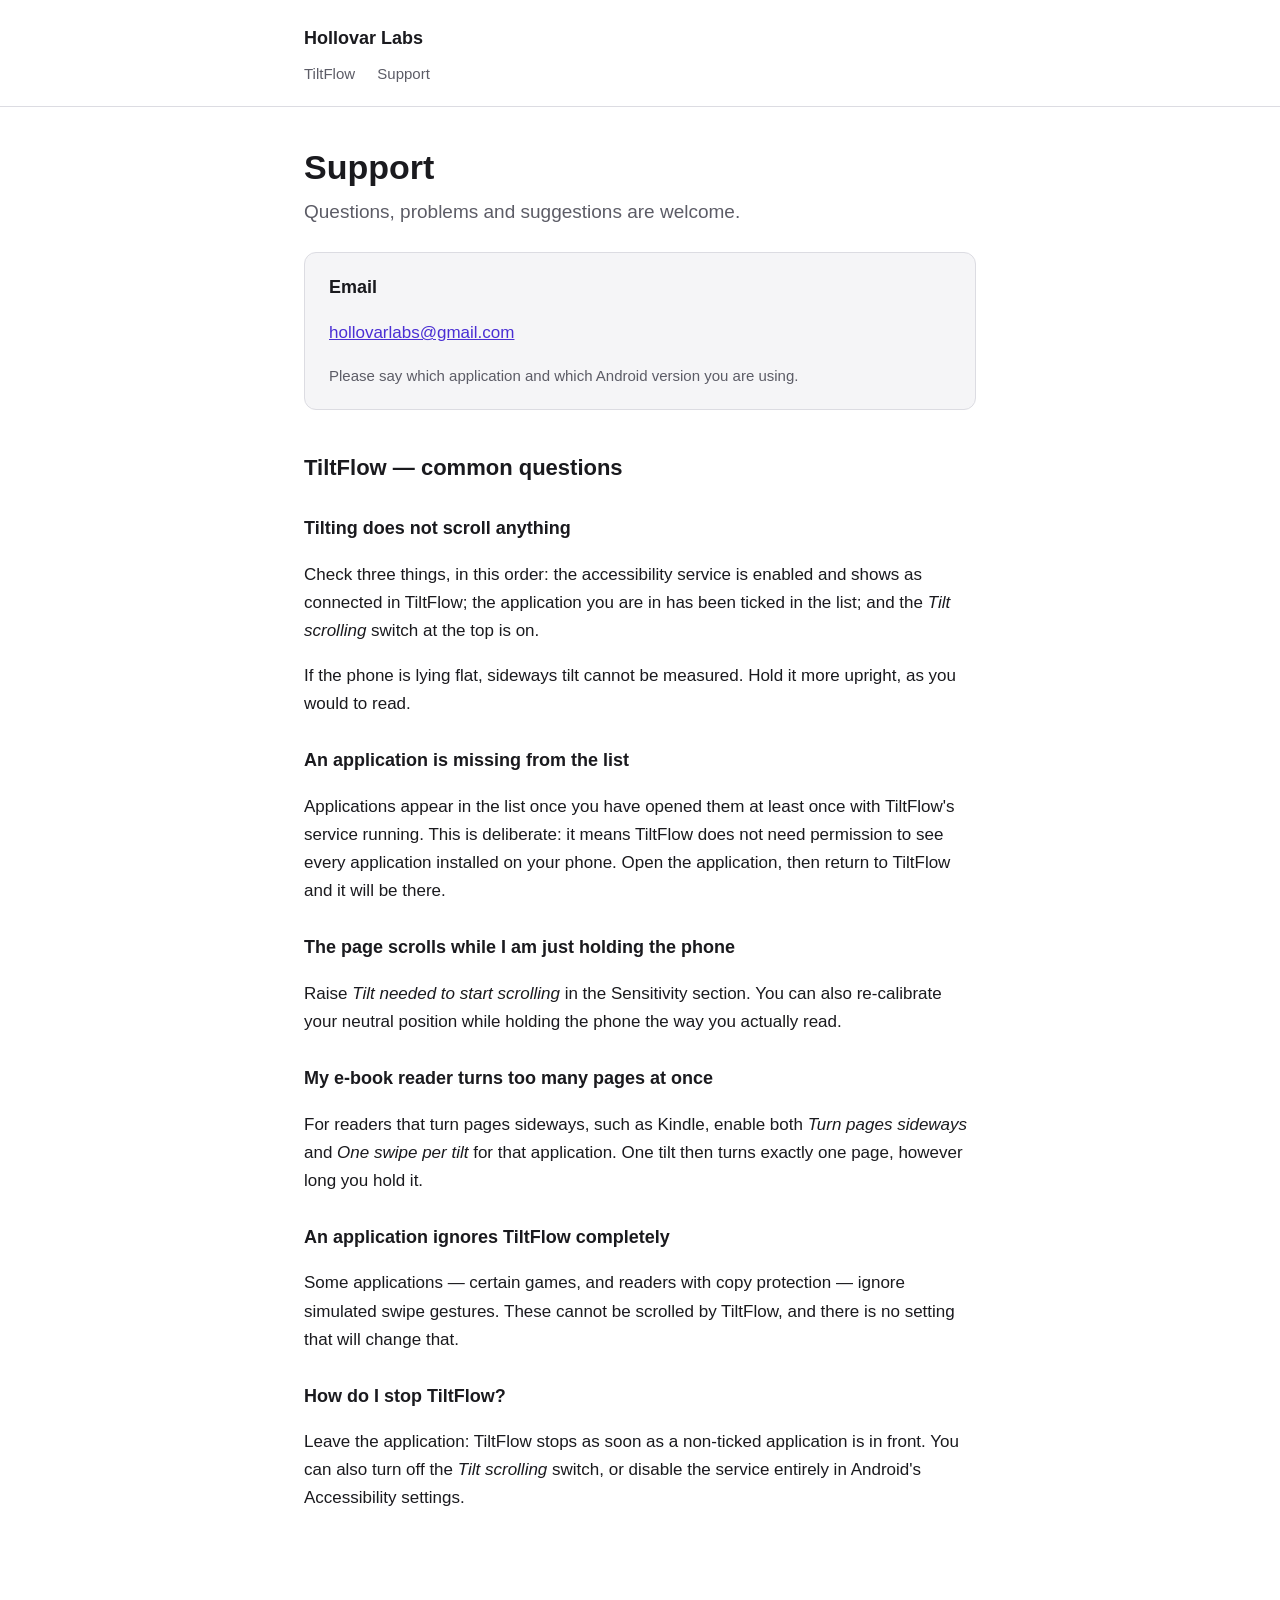
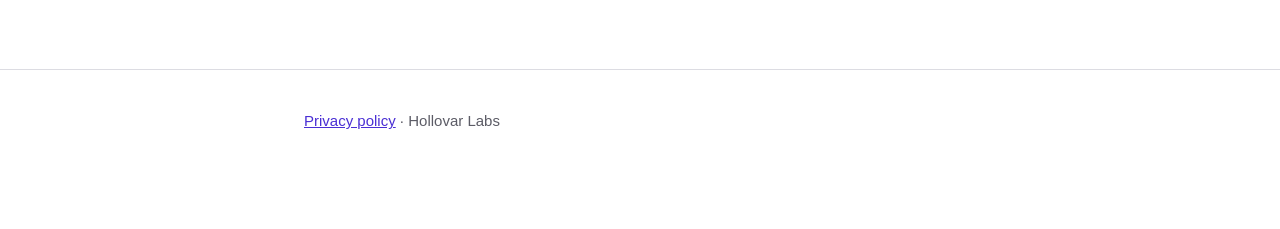
==== support/index.html @ 9ad2e923 "Add Hollovar Labs site with TiltFlow product and privacy pages Serves the company page, the TiltFlow" ====
<!DOCTYPE html>
<html lang="en">
<head>
<meta charset="utf-8">
<meta name="viewport" content="width=device-width, initial-scale=1">
<title>Support — Hollovar Labs</title>
<meta name="description" content="Support and contact information for Hollovar Labs applications.">
<link rel="stylesheet" href="/assets/style.css">
</head>
<body>

<header class="site">
	<div class="wrap">
		<a class="brand" href="/">Hollovar Labs</a>
		<nav>
			<a href="/tiltflow/">TiltFlow</a>
			<a href="/support/">Support</a>
		</nav>
	</div>
</header>

<main class="wrap">

	<h1>Support</h1>
	<p class="lead">Questions, problems and suggestions are welcome.</p>

	<div class="card">
		<h3>Email</h3>
		<p><a href="mailto:hollovarlabs@gmail.com">hollovarlabs@gmail.com</a></p>
		<p class="meta">Please say which application and which Android version you are using.</p>
	</div>

	<h2>TiltFlow — common questions</h2>

	<h3>Tilting does not scroll anything</h3>

	<p>Check three things, in this order: the accessibility service is enabled and shows as
	connected in TiltFlow; the application you are in has been ticked in the list; and the
	<em>Tilt scrolling</em> switch at the top is on.</p>

	<p>If the phone is lying flat, sideways tilt cannot be measured. Hold it more upright, as
	you would to read.</p>

	<h3>An application is missing from the list</h3>

	<p>Applications appear in the list once you have opened them at least once with TiltFlow's
	service running. This is deliberate: it means TiltFlow does not need permission to see
	every application installed on your phone. Open the application, then return to TiltFlow
	and it will be there.</p>

	<h3>The page scrolls while I am just holding the phone</h3>

	<p>Raise <em>Tilt needed to start scrolling</em> in the Sensitivity section. You can also
	re-calibrate your neutral position while holding the phone the way you actually read.</p>

	<h3>My e-book reader turns too many pages at once</h3>

	<p>For readers that turn pages sideways, such as Kindle, enable both <em>Turn pages
	sideways</em> and <em>One swipe per tilt</em> for that application. One tilt then turns
	exactly one page, however long you hold it.</p>

	<h3>An application ignores TiltFlow completely</h3>

	<p>Some applications — certain games, and readers with copy protection — ignore simulated
	swipe gestures. These cannot be scrolled by TiltFlow, and there is no setting that will
	change that.</p>

	<h3>How do I stop TiltFlow?</h3>

	<p>Leave the application: TiltFlow stops as soon as a non-ticked application is in front.
	You can also turn off the <em>Tilt scrolling</em> switch, or disable the service entirely
	in Android's Accessibility settings.</p>

</main>

<footer class="site">
	<div class="wrap">
		<p><a href="/tiltflow/privacy/">Privacy policy</a> · Hollovar Labs</p>
	</div>
</footer>

</body>
</html>
---- assets/style.css ----
/*
	Hollovar Labs site styles.

	Deliberately self-contained: no web fonts, no analytics, no third-party requests of any
	kind. A site whose main purpose is to state a privacy position should not load anything
	from another company's server.
*/

:root {
	--background: #ffffff;
	--surface: #f5f5f7;
	--text: #1a1a1e;
	--text-muted: #5c5c66;
	--accent: #4a2fd4;
	--border: #dcdce2;
}

@media (prefers-color-scheme: dark) {
	:root {
		--background: #121216;
		--surface: #1c1c22;
		--text: #ececf1;
		--text-muted: #a0a0ad;
		--accent: #9d8bff;
		--border: #33333d;
	}
}

* {
	box-sizing: border-box;
}

body {
	margin: 0;
	padding: 0;
	background: var(--background);
	color: var(--text);
	font-family: -apple-system, BlinkMacSystemFont, "Segoe UI", Roboto, Helvetica, Arial, sans-serif;
	font-size: 17px;
	line-height: 1.65;
	-webkit-text-size-adjust: 100%;
}

.wrap {
	max-width: 720px;
	margin: 0 auto;
	padding: 0 24px 80px;
}

header.site {
	border-bottom: 1px solid var(--border);
	margin-bottom: 40px;
}

header.site .wrap {
	padding-top: 24px;
	padding-bottom: 20px;
}

.brand {
	font-weight: 600;
	font-size: 18px;
	text-decoration: none;
	color: var(--text);
}

nav {
	margin-top: 8px;
	font-size: 15px;
}

nav a {
	color: var(--text-muted);
	text-decoration: none;
	margin-right: 18px;
}

nav a:hover,
nav a:focus {
	color: var(--accent);
	text-decoration: underline;
}

h1 {
	font-size: 34px;
	line-height: 1.2;
	margin: 0 0 8px;
}

h2 {
	font-size: 22px;
	margin: 40px 0 12px;
}

h3 {
	font-size: 18px;
	margin: 28px 0 8px;
}

.lead {
	font-size: 19px;
	color: var(--text-muted);
	margin-top: 0;
}

a {
	color: var(--accent);
}

ul {
	padding-left: 22px;
}

li {
	margin-bottom: 6px;
}

.card {
	background: var(--surface);
	border: 1px solid var(--border);
	border-radius: 12px;
	padding: 20px 24px;
	margin: 24px 0;
}

.card h3 {
	margin-top: 0;
}

.card p:last-child {
	margin-bottom: 0;
}

.key-point {
	font-weight: 600;
}

.meta {
	color: var(--text-muted);
	font-size: 15px;
}

footer.site {
	border-top: 1px solid var(--border);
	margin-top: 60px;
	padding-top: 24px;
	color: var(--text-muted);
	font-size: 15px;
}

code {
	background: var(--surface);
	border: 1px solid var(--border);
	border-radius: 4px;
	padding: 1px 5px;
	font-size: 15px;
}
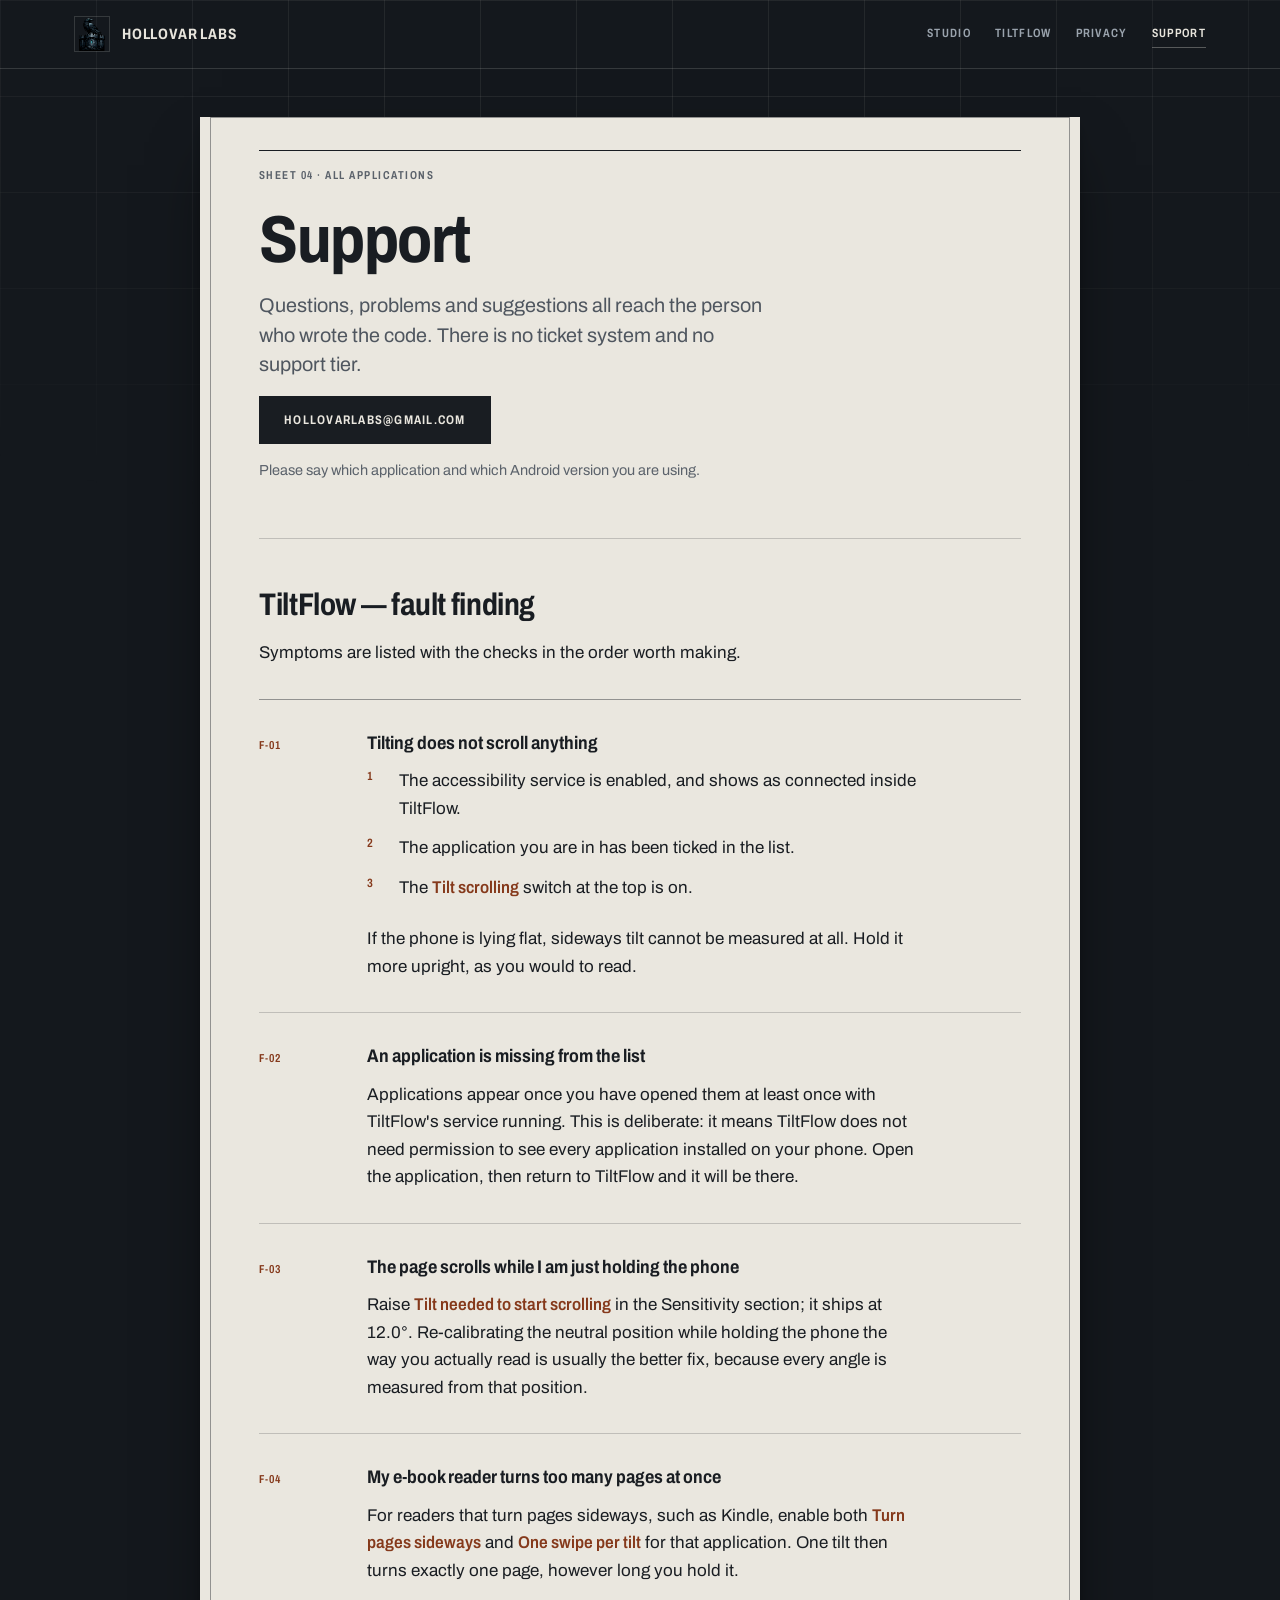
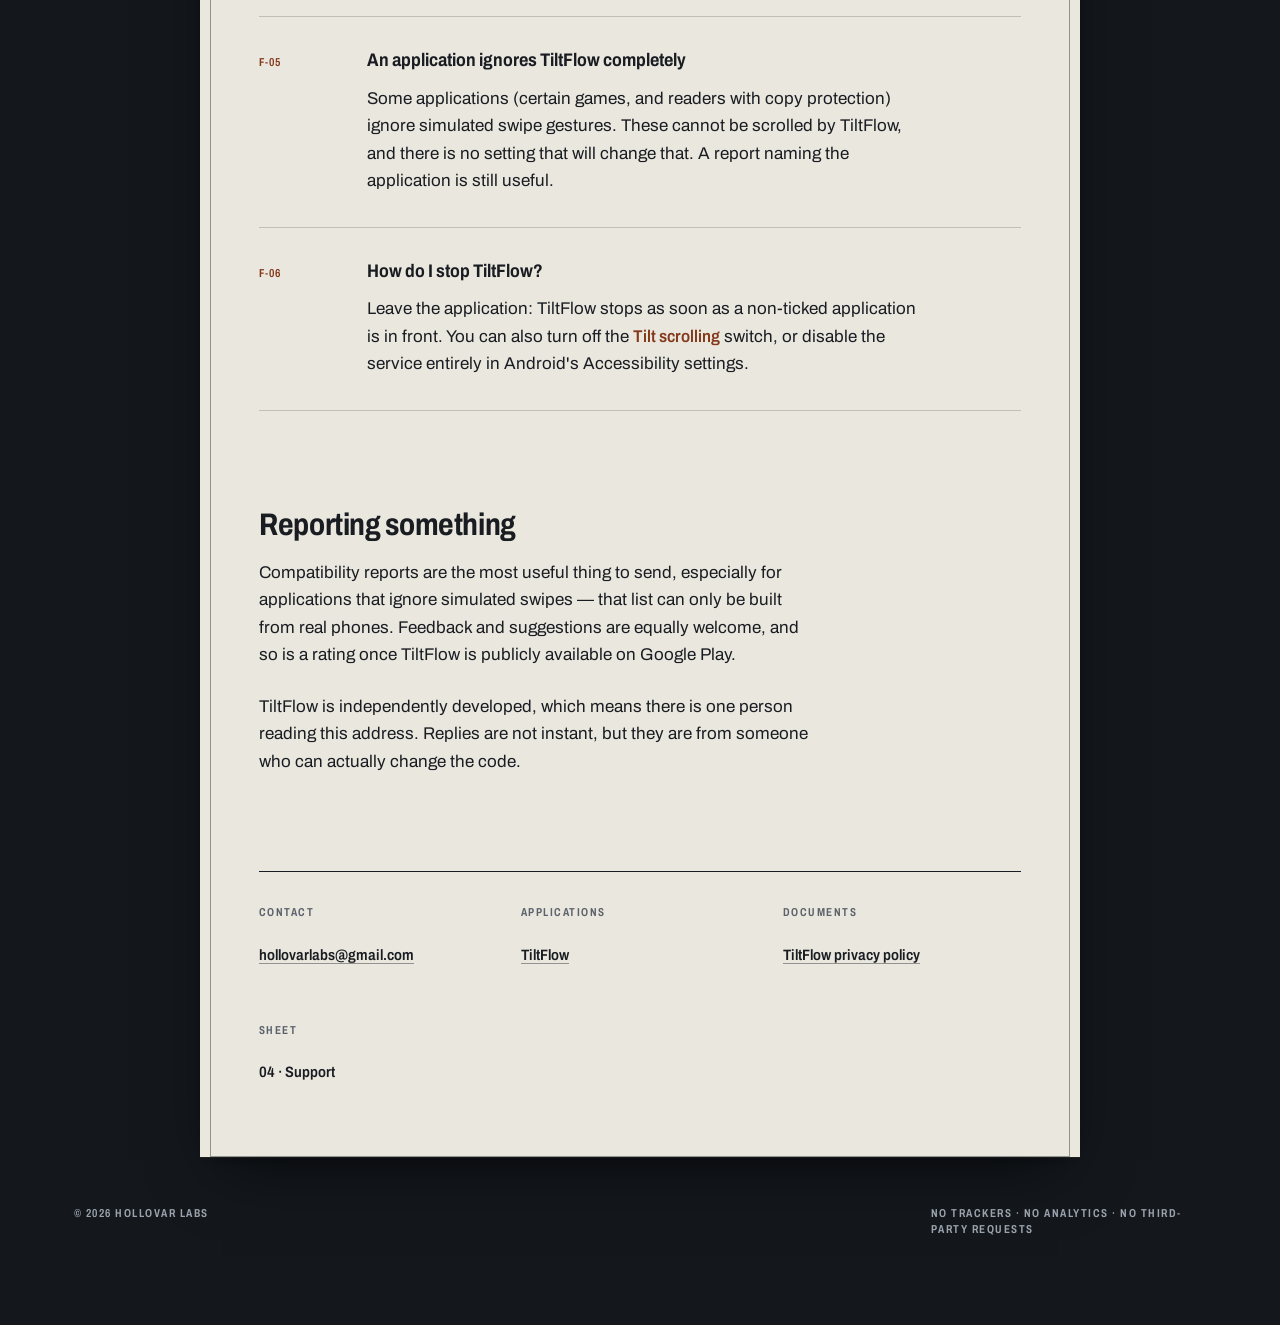
==== commit 6a2d6e60: "progress" ====
--- a/support/index.html
+++ b/support/index.html
@@ -4,80 +4,175 @@
 <meta charset="utf-8">
 <meta name="viewport" content="width=device-width, initial-scale=1">
 <title>Support — Hollovar Labs</title>
-<meta name="description" content="Support and contact information for Hollovar Labs applications.">
+<meta name="description" content="Support and contact for Hollovar Labs applications, with a fault-finding guide for TiltFlow.">
+<link rel="canonical" href="https://hollovar.github.io/support/">
+<meta name="theme-color" content="#14181d">
+<link rel="icon" href="/assets/icon-32.png" sizes="32x32" type="image/png">
+<link rel="icon" href="/assets/icon-512.png" sizes="512x512" type="image/png">
+<link rel="apple-touch-icon" href="/assets/icon-180.png">
+<meta property="og:type" content="website">
+<meta property="og:site_name" content="Hollovar Labs">
+<meta property="og:title" content="Support — Hollovar Labs">
+<meta property="og:description" content="Support and contact for Hollovar Labs applications, with a fault-finding guide for TiltFlow.">
+<meta property="og:url" content="https://hollovar.github.io/support/">
+<meta property="og:image" content="https://hollovar.github.io/assets/og.png">
+<meta property="og:image:width" content="1200">
+<meta property="og:image:height" content="630">
+<meta name="twitter:card" content="summary_large_image">
+<link rel="preload" href="/assets/fonts/archivo-latin.woff2" as="font" type="font/woff2" crossorigin>
 <link rel="stylesheet" href="/assets/style.css">
 </head>
 <body>
+<a class="skip" href="#main">Skip to content</a>
 
-<header class="site">
-	<div class="wrap">
-		<a class="brand" href="/">Hollovar Labs</a>
-		<nav>
+<header class="masthead">
+	<div class="masthead__inner">
+		<a class="mark" href="/" aria-label="Hollovar Labs — home">
+			<img class="mark__glyph" src="/assets/mark-glyph.webp"
+				srcset="/assets/mark-glyph.webp 128w, /assets/mark-glyph@2x.webp 256w"
+				width="128" height="128" alt="" aria-hidden="true" decoding="async">
+			<span class="mark__name">Hollovar&nbsp;Labs</span>
+		</a>
+		<nav class="nav" aria-label="Primary">
+			<a href="/">Studio</a>
 			<a href="/tiltflow/">TiltFlow</a>
-			<a href="/support/">Support</a>
+			<a href="/tiltflow/privacy/">Privacy</a>
+			<a href="/support/" aria-current="page">Support</a>
 		</nav>
 	</div>
 </header>
 
-<main class="wrap">
+<main id="main" class="sheet sheet--doc">
+<div class="sheet__frame">
 
-	<h1>Support</h1>
-	<p class="lead">Questions, problems and suggestions are welcome.</p>
-
-	<div class="card">
-		<h3>Email</h3>
-		<p><a href="mailto:hollovarlabs@gmail.com">hollovarlabs@gmail.com</a></p>
-		<p class="meta">Please say which application and which Android version you are using.</p>
+	<div class="docblock">
+		<div class="titleblock__rule"></div>
+		<p class="note">Sheet 04 · All applications</p>
+		<h1>Support</h1>
+		<p class="lead">Questions, problems and suggestions all reach the person who wrote the
+		code. There is no ticket system and no support tier.</p>
+		<div class="actions">
+			<a class="btn" href="mailto:hollovarlabs@gmail.com">hollovarlabs@gmail.com</a>
+		</div>
+		<p class="small" style="margin-top:var(--sp-4)">Please say which application and which
+		Android version you are using.</p>
 	</div>
 
-	<h2>TiltFlow — common questions</h2>
+	<div class="prose">
+		<h2>TiltFlow — fault finding</h2>
+		<p>Symptoms are listed with the checks in the order worth making.</p>
+	</div>
 
-	<h3>Tilting does not scroll anything</h3>
+	<section class="fault" aria-label="TiltFlow fault finding">
 
-	<p>Check three things, in this order: the accessibility service is enabled and shows as
-	connected in TiltFlow; the application you are in has been ticked in the list; and the
-	<em>Tilt scrolling</em> switch at the top is on.</p>
+		<div class="fault__row">
+			<p class="fault__ref">F-01</p>
+			<div class="fault__body prose">
+				<h3>Tilting does not scroll anything</h3>
+				<ol>
+					<li>The accessibility service is enabled, and shows as connected inside
+					TiltFlow.</li>
+					<li>The application you are in has been ticked in the list.</li>
+					<li>The <em>Tilt scrolling</em> switch at the top is on.</li>
+				</ol>
+				<p>If the phone is lying flat, sideways tilt cannot be measured at all. Hold it
+				more upright, as you would to read.</p>
+			</div>
+		</div>
 
-	<p>If the phone is lying flat, sideways tilt cannot be measured. Hold it more upright, as
-	you would to read.</p>
+		<div class="fault__row">
+			<p class="fault__ref">F-02</p>
+			<div class="fault__body prose">
+				<h3>An application is missing from the list</h3>
+				<p>Applications appear once you have opened them at least once with TiltFlow's
+				service running. This is deliberate: it means TiltFlow does not need permission
+				to see every application installed on your phone. Open the application, then
+				return to TiltFlow and it will be there.</p>
+			</div>
+		</div>
 
-	<h3>An application is missing from the list</h3>
+		<div class="fault__row">
+			<p class="fault__ref">F-03</p>
+			<div class="fault__body prose">
+				<h3>The page scrolls while I am just holding the phone</h3>
+				<p>Raise <em>Tilt needed to start scrolling</em> in the Sensitivity section; it
+				ships at 12.0°. Re-calibrating the neutral position while holding the phone the
+				way you actually read is usually the better fix, because every angle is measured
+				from that position.</p>
+			</div>
+		</div>
 
-	<p>Applications appear in the list once you have opened them at least once with TiltFlow's
-	service running. This is deliberate: it means TiltFlow does not need permission to see
-	every application installed on your phone. Open the application, then return to TiltFlow
-	and it will be there.</p>
+		<div class="fault__row">
+			<p class="fault__ref">F-04</p>
+			<div class="fault__body prose">
+				<h3>My e-book reader turns too many pages at once</h3>
+				<p>For readers that turn pages sideways, such as Kindle, enable both <em>Turn
+				pages sideways</em> and <em>One swipe per tilt</em> for that application. One
+				tilt then turns exactly one page, however long you hold it.</p>
+			</div>
+		</div>
 
-	<h3>The page scrolls while I am just holding the phone</h3>
+		<div class="fault__row">
+			<p class="fault__ref">F-05</p>
+			<div class="fault__body prose">
+				<h3>An application ignores TiltFlow completely</h3>
+				<p>Some applications (certain games, and readers with copy protection) ignore
+				simulated swipe gestures. These cannot be scrolled by TiltFlow, and there is no
+				setting that will change that. A report naming the application is still useful.</p>
+			</div>
+		</div>
 
-	<p>Raise <em>Tilt needed to start scrolling</em> in the Sensitivity section. You can also
-	re-calibrate your neutral position while holding the phone the way you actually read.</p>
+		<div class="fault__row">
+			<p class="fault__ref">F-06</p>
+			<div class="fault__body prose">
+				<h3>How do I stop TiltFlow?</h3>
+				<p>Leave the application: TiltFlow stops as soon as a non-ticked application is
+				in front. You can also turn off the <em>Tilt scrolling</em> switch, or disable
+				the service entirely in Android's Accessibility settings.</p>
+			</div>
+		</div>
 
-	<h3>My e-book reader turns too many pages at once</h3>
+	</section>
 
-	<p>For readers that turn pages sideways, such as Kindle, enable both <em>Turn pages
-	sideways</em> and <em>One swipe per tilt</em> for that application. One tilt then turns
-	exactly one page, however long you hold it.</p>
+	<div class="prose">
+		<h2>Reporting something</h2>
 
-	<h3>An application ignores TiltFlow completely</h3>
+		<p>Compatibility reports are the most useful thing to send, especially for applications
+		that ignore simulated swipes — that list can only be built from real phones. Feedback
+		and suggestions are equally welcome, and so is a rating once TiltFlow is publicly
+		available on Google Play.</p>
 
-	<p>Some applications — certain games, and readers with copy protection — ignore simulated
-	swipe gestures. These cannot be scrolled by TiltFlow, and there is no setting that will
-	change that.</p>
+		<p>TiltFlow is independently developed, which means there is one person reading this
+		address. Replies are not instant, but they are from someone who can actually change the
+		code.</p>
+	</div>
 
-	<h3>How do I stop TiltFlow?</h3>
+	<footer class="colophon">
+		<div class="colophon__cell">
+			<p class="note">Contact</p>
+			<p class="colophon__value"><a href="mailto:hollovarlabs@gmail.com">hollovarlabs@gmail.com</a></p>
+		</div>
+		<div class="colophon__cell">
+			<p class="note">Applications</p>
+			<p class="colophon__value"><a href="/tiltflow/">TiltFlow</a></p>
+		</div>
+		<div class="colophon__cell">
+			<p class="note">Documents</p>
+			<p class="colophon__value"><a href="/tiltflow/privacy/">TiltFlow privacy policy</a></p>
+		</div>
+		<div class="colophon__cell">
+			<p class="note">Sheet</p>
+			<p class="colophon__value">04 · Support</p>
+		</div>
+	</footer>
 
-	<p>Leave the application: TiltFlow stops as soon as a non-ticked application is in front.
-	You can also turn off the <em>Tilt scrolling</em> switch, or disable the service entirely
-	in Android's Accessibility settings.</p>
-
+</div>
 </main>
 
-<footer class="site">
-	<div class="wrap">
-		<p><a href="/tiltflow/privacy/">Privacy policy</a> · Hollovar Labs</p>
-	</div>
-</footer>
+<div class="footnote">
+	<p class="note note--board">© 2026 Hollovar Labs</p>
+	<p class="note note--board">No trackers · No analytics · No third-party requests</p>
+</div>
 
 </body>
 </html>
--- a/assets/style.css
+++ b/assets/style.css
@@ -1,157 +1,1367 @@
 /*
-	Hollovar Labs site styles.
+	Hollovar Labs — measured drawing.
+
+	The site is drawn, not laid out: a pale drafting sheet on a graphite board, one lettering
+	alphabet at drafting widths, hairline rules, hatched masonry, dimension callouts.
 
 	Deliberately self-contained: no web fonts, no analytics, no third-party requests of any
 	kind. A site whose main purpose is to state a privacy position should not load anything
-	from another company's server.
-*/
+	from another company's server. Archivo is self-hosted from assets/fonts (SIL OFL 1.1,
+	see assets/fonts/OFL.txt).
+*/
+
+/* ------------------------------------------------------------------ lettering */
+
+/*
+	One variable face carries the whole sheet. A drafting office letters with a single
+	alphabet and varies the width by annotation rank, so width is a token here, not a
+	second font.
+*/
+@font-face {
+	font-family: "Archivo";
+	font-style: normal;
+	font-weight: 100 900;
+	font-stretch: 62% 125%;
+	font-display: swap;
+	src: url("/assets/fonts/archivo-latin.woff2") format("woff2");
+	unicode-range: U+0000-00FF, U+0131, U+0152-0153, U+02BB-02BC, U+02C6, U+02DA, U+02DC,
+		U+0304, U+0308, U+0329, U+2000-206F, U+20AC, U+2122, U+2191, U+2193, U+2212, U+2215,
+		U+FEFF, U+FFFD;
+}
+
+@font-face {
+	font-family: "Archivo";
+	font-style: normal;
+	font-weight: 100 900;
+	font-stretch: 62% 125%;
+	font-display: swap;
+	src: url("/assets/fonts/archivo-latin-ext.woff2") format("woff2");
+	unicode-range: U+0100-02BA, U+02BD-02C5, U+02C7-02CC, U+02CE-02D7, U+02DD-02FF, U+0304,
+		U+0308, U+0329, U+1D00-1DBF, U+1E00-1E9F, U+1EF2-1EFF, U+2020, U+20A0-20AB,
+		U+20AD-20C0, U+2113, U+2C60-2C7F, U+A720-A7FF;
+}
+
+/* ------------------------------------------------------------------- tokens */
 
 :root {
-	--background: #ffffff;
-	--surface: #f5f5f7;
-	--text: #1a1a1e;
-	--text-muted: #5c5c66;
-	--accent: #4a2fd4;
-	--border: #dcdce2;
-}
-
+	/* the board the sheet lies on */
+	--board: #14181d;
+	--board-raised: #1b2027;
+	--board-ink: #e7e4dc;
+	--board-ink-2: #9aa3ad;
+	--board-rule: rgba(231, 228, 220, 0.16);
+	--board-rule-strong: rgba(231, 228, 220, 0.32);
+
+	/* the drafting sheet */
+	--sheet: #eae7df;
+	--sheet-sunk: #e0dcd2;
+	--ink: #191d22;
+	--ink-2: #4f565f;
+	/* 4.56:1 on the sheet — the annotation labels are small, so this may not go lighter */
+	--ink-3: #5b626b;
+	--rule: rgba(25, 29, 34, 0.2);
+	--rule-strong: rgba(25, 29, 34, 0.42);
+
+	/*
+		Annotation: dimensions, revisions, leaders. This carries small text everywhere —
+		dimension values, inline emphasis, fault references, the in-review stamp — so it is
+		tuned to clear 4.5:1 on the sheet, on the sunk tone, and on its own 13% tint, in both
+		the day and night palettes. It may not be brightened.
+	*/
+	--oxide: #85391b;
+	--oxide-soft: rgba(133, 57, 27, 0.13);
+
+	/* measured live values only — the cyan carried over from the icon's window slit */
+	--measure: #10687c;
+	--measure-board: #4ed0e3;
+
+	--sp-1: 4px;
+	--sp-2: 8px;
+	--sp-3: 12px;
+	--sp-4: 16px;
+	--sp-5: 24px;
+	--sp-6: 32px;
+	--sp-7: 48px;
+	--sp-8: 64px;
+	--sp-9: 96px;
+	--sp-10: 128px;
+
+	--sheet-max: 1180px;
+	/* Archivo's average advance is well under its `0`, so 68ch measured ~85 characters */
+	--measure-col: 55ch;
+
+	--ease: cubic-bezier(0.16, 1, 0.3, 1);
+}
+
+/*
+	Night refinement, not an inversion. A drawing sheet is a light object; flipping it to
+	dark would abandon the world. The board deepens and the sheet loses its glare instead.
+*/
 @media (prefers-color-scheme: dark) {
 	:root {
-		--background: #121216;
-		--surface: #1c1c22;
-		--text: #ececf1;
-		--text-muted: #a0a0ad;
-		--accent: #9d8bff;
-		--border: #33333d;
-	}
-}
-
-* {
+		--board: #0e1114;
+		--board-raised: #161a20;
+		--sheet: #ddd9d0;
+		--sheet-sunk: #d3cec3;
+		--ink: #14181c;
+		--ink-2: #474e56;
+		--ink-3: #515861;
+	}
+}
+
+*,
+*::before,
+*::after {
 	box-sizing: border-box;
+}
+
+/* --------------------------------------------------------------------- base */
+
+html {
+	-webkit-text-size-adjust: 100%;
 }
 
 body {
 	margin: 0;
+	background: var(--board);
+	color: var(--board-ink);
+	font-family: "Archivo", -apple-system, BlinkMacSystemFont, "Segoe UI", Roboto, Helvetica,
+		Arial, sans-serif;
+	font-size: 17px;
+	font-stretch: 100%;
+	line-height: 1.62;
+	font-synthesis-weight: none;
+	text-rendering: optimizeLegibility;
+	-webkit-font-smoothing: antialiased;
+}
+
+/*
+	The board carries a faint construction grid — the drawing surface underneath the sheet.
+	20mm major, 4mm minor, at the scale the sheet is drawn to.
+*/
+body::before {
+	content: "";
+	position: fixed;
+	inset: 0;
+	z-index: 0;
+	pointer-events: none;
+	background-image: linear-gradient(var(--board-rule) 1px, transparent 1px),
+		linear-gradient(90deg, var(--board-rule) 1px, transparent 1px);
+	background-size: 96px 96px;
+	opacity: 0.5;
+	mask-image: radial-gradient(ellipse 120% 80% at 50% 0%, #000 20%, transparent 78%);
+}
+
+body > * {
+	position: relative;
+	z-index: 1;
+}
+
+:where(a) {
+	color: inherit;
+}
+
+:focus-visible {
+	outline: 2px solid var(--oxide);
+	outline-offset: 3px;
+}
+
+.sheet :focus-visible {
+	outline-color: var(--oxide);
+}
+
+::selection {
+	background: var(--oxide);
+	color: var(--sheet);
+}
+
+.skip {
+	position: absolute;
+	left: -9999px;
+	top: 0;
+	z-index: 50;
+	background: var(--sheet);
+	color: var(--ink);
+	padding: var(--sp-3) var(--sp-5);
+	font-stretch: 76%;
+	font-weight: 650;
+	text-transform: uppercase;
+	letter-spacing: 0.1em;
+	font-size: 13px;
+	text-decoration: none;
+}
+
+.skip:focus {
+	left: var(--sp-5);
+	top: var(--sp-3);
+}
+
+/* ------------------------------------------------------------ annotation type */
+
+/*
+	Annotation rank is expressed by width, exactly as it is by a drafting pen's nib.
+	.note is the narrowest and smallest: sheet metadata, leaders, callout labels.
+*/
+.note {
+	font-stretch: 74%;
+	font-weight: 640;
+	text-transform: uppercase;
+	letter-spacing: 0.13em;
+	font-size: 11.5px;
+	line-height: 1.4;
+	color: var(--ink-3);
+}
+
+.note--board {
+	color: var(--board-ink-2);
+}
+
+.note--oxide {
+	color: var(--oxide);
+}
+
+/* dimension values: tabular, so a column of measurements aligns like a schedule */
+.dim {
+	font-stretch: 78%;
+	font-weight: 600;
+	font-variant-numeric: tabular-nums;
+	letter-spacing: 0.03em;
+	color: var(--oxide);
+}
+
+code,
+kbd,
+samp,
+.mono {
+	font-family: ui-monospace, "Cascadia Mono", "SF Mono", Menlo, Consolas, monospace;
+	font-size: 0.88em;
+	letter-spacing: 0;
+}
+
+code {
+	background: var(--sheet-sunk);
+	border: 1px solid var(--rule);
+	padding: 1px 5px;
+	color: var(--ink);
+}
+
+/* an identifier inside an annotation label keeps its own case: package IDs are case-sensitive */
+.note code,
+.note--board code {
+	text-transform: none;
+	letter-spacing: 0;
+}
+
+/* ------------------------------------------------------------------- header */
+
+.masthead {
+	border-bottom: 1px solid var(--board-rule);
+}
+
+.masthead__inner {
+	max-width: var(--sheet-max);
+	margin: 0 auto;
+	padding: var(--sp-4) var(--sp-5);
+	display: flex;
+	align-items: center;
+	gap: var(--sp-5);
+	flex-wrap: wrap;
+}
+
+.mark {
+	display: inline-flex;
+	align-items: center;
+	gap: var(--sp-3);
+	text-decoration: none;
+	color: var(--board-ink);
+	margin-right: auto;
+}
+
+/*
+	The studio mark, as delivered: a dark full-tone illustration. On the near-black board it
+	needs a hairline to sit on rather than dissolve into, so it reads as a mounted chip.
+*/
+.mark__glyph {
+	width: 36px;
+	height: 36px;
+	flex: none;
+	display: block;
+	border: 1px solid var(--board-rule);
+}
+
+.mark__name {
+	font-stretch: 80%;
+	font-weight: 700;
+	letter-spacing: 0.055em;
+	text-transform: uppercase;
+	font-size: 15px;
+	line-height: 1;
+}
+
+.nav {
+	display: flex;
+	align-items: center;
+	gap: var(--sp-5);
+	flex-wrap: wrap;
+}
+
+.nav a {
+	font-stretch: 76%;
+	font-weight: 620;
+	text-transform: uppercase;
+	letter-spacing: 0.11em;
+	font-size: 12px;
+	color: var(--board-ink-2);
+	text-decoration: none;
+	padding: 4px 0;
+	border-bottom: 1px solid transparent;
+	transition: color 0.18s var(--ease), border-color 0.18s var(--ease);
+}
+
+.nav a:hover {
+	color: var(--board-ink);
+	border-bottom-color: var(--oxide);
+}
+
+.nav a[aria-current="page"] {
+	color: var(--board-ink);
+	border-bottom-color: var(--board-rule-strong);
+}
+
+/* -------------------------------------------------------------------- sheet */
+
+.sheet {
+	max-width: var(--sheet-max);
+	margin: var(--sp-7) auto;
+	background: var(--sheet);
+	color: var(--ink);
+	box-shadow: 0 1px 0 rgba(255, 255, 255, 0.05), 0 26px 64px -22px rgba(0, 0, 0, 0.72),
+		0 4px 14px -6px rgba(0, 0, 0, 0.5);
+}
+
+/*
+	A document sheet is trimmed narrower than a drawing sheet. Privacy, support and 404 carry
+	only text, so the full drawing width would leave half the sheet blank beside the column.
+*/
+.sheet--doc {
+	max-width: 880px;
+}
+
+/* the drawn border: a real sheet has a frame inset from its trimmed edge */
+.sheet__frame {
+	border: 1px solid var(--rule-strong);
+	margin: 10px;
+	padding: var(--sp-6) var(--sp-7) 0;
+}
+
+.sheet__frame > *:last-child {
+	margin-bottom: 0;
+}
+
+/* -------------------------------------------------------------------- plate */
+
+/*
+	A plate is one drawn figure with its annotation. The first viewport is a plate with the
+	title block set into its lower left, the way a drawing carries its own identification —
+	not a centred hero.
+*/
+.plate {
+	display: grid;
+	grid-template-columns: minmax(0, 1fr) minmax(0, 0.92fr);
+	gap: var(--sp-7);
+	align-items: center;
+	padding-bottom: var(--sp-6);
+	margin-bottom: var(--sp-6);
+}
+
+.plate__figure {
+	grid-column: 2;
+	grid-row: 1;
+	min-width: 0;
+}
+
+.plate__figure svg {
+	display: block;
+	width: 100%;
+	height: auto;
+	overflow: visible;
+}
+
+.titleblock {
+	grid-column: 1;
+	grid-row: 1;
+	min-width: 0;
+}
+
+.titleblock__rule {
+	height: 1px;
+	background: var(--ink);
+	margin-bottom: var(--sp-4);
+}
+
+h1 {
+	font-stretch: 84%;
+	font-weight: 720;
+	font-size: clamp(2.6rem, 6.2vw, 4.15rem);
+	line-height: 1.02;
+	letter-spacing: -0.022em;
+	margin: 0 0 var(--sp-4);
+	text-wrap: balance;
+}
+
+.lead {
+	font-size: clamp(1.06rem, 1.6vw, 1.24rem);
+	line-height: 1.5;
+	color: var(--ink-2);
+	max-width: 46ch;
+	margin: 0 0 var(--sp-6);
+	text-wrap: pretty;
+}
+
+/*
+	A document sheet has no figure: the title block sits alone above the text. Used for the
+	privacy policy and support, where the content is the drawing.
+*/
+.docblock {
+	padding-bottom: var(--sp-6);
+	border-bottom: 1px solid var(--rule);
+	margin-bottom: var(--sp-7);
+}
+
+.docblock .lead {
+	margin-bottom: var(--sp-4);
+}
+
+/* ------------------------------------------------------------------ actions */
+
+.actions {
+	display: flex;
+	flex-wrap: wrap;
+	align-items: center;
+	gap: var(--sp-4) var(--sp-5);
+}
+
+.btn {
+	display: inline-flex;
+	align-items: center;
+	gap: var(--sp-3);
+	background: var(--ink);
+	color: var(--sheet);
+	border: 1px solid var(--ink);
+	padding: 13px var(--sp-5);
+	font-stretch: 78%;
+	font-weight: 660;
+	text-transform: uppercase;
+	letter-spacing: 0.1em;
+	font-size: 12.5px;
+	text-decoration: none;
+	cursor: pointer;
+	transition: background 0.18s var(--ease), color 0.18s var(--ease),
+		transform 0.18s var(--ease);
+}
+
+.btn:hover {
+	background: var(--oxide);
+	border-color: var(--oxide);
+	color: #fff;
+}
+
+.btn:active {
+	transform: translateY(1px);
+}
+
+.btn--ghost {
+	background: transparent;
+	color: var(--ink);
+	border-color: var(--rule-strong);
+}
+
+.btn--ghost:hover {
+	background: transparent;
+	color: var(--oxide);
+	border-color: var(--oxide);
+}
+
+/*
+	Not a button: TiltFlow is in review and has no reachable listing. A disabled control
+	that looks pressable is a lie, so the pending state is drawn as a stamp instead.
+*/
+.stamp {
+	display: inline-flex;
+	align-items: center;
+	gap: var(--sp-3);
+	border: 1px solid var(--oxide);
+	color: var(--oxide);
+	background: var(--oxide-soft);
+	padding: 11px var(--sp-4);
+	font-stretch: 74%;
+	font-weight: 660;
+	text-transform: uppercase;
+	letter-spacing: 0.11em;
+	font-size: 11.5px;
+}
+
+.stamp__dot {
+	width: 6px;
+	height: 6px;
+	background: var(--oxide);
+	flex: none;
+}
+
+/* -------------------------------------------------------------------- prose */
+
+.prose {
+	max-width: var(--measure-col);
+}
+
+h2 {
+	font-stretch: 82%;
+	font-weight: 700;
+	font-size: clamp(1.5rem, 2.6vw, 1.95rem);
+	line-height: 1.16;
+	letter-spacing: -0.012em;
+	margin: var(--sp-9) 0 var(--sp-4);
+	text-wrap: balance;
+}
+
+h3 {
+	font-stretch: 86%;
+	font-weight: 680;
+	font-size: 1.14rem;
+	line-height: 1.28;
+	margin: var(--sp-7) 0 var(--sp-3);
+	text-wrap: balance;
+}
+
+h2 + h3,
+h2 + * > h3:first-child {
+	margin-top: var(--sp-5);
+}
+
+/* a heading that already follows a ruled block does not also need a full section gap */
+.docblock + .prose > h2:first-child,
+.docblock + section > h2:first-child,
+.notes-block + .prose > h2:first-child,
+.plate + .prose > h2:first-child,
+.sheet__frame > .prose:first-child > h2:first-child {
+	margin-top: var(--sp-5);
+}
+
+/* small sentence-case note — for asides that should not shout in tracked caps */
+.small {
+	font-size: 14.5px;
+	line-height: 1.5;
+	color: var(--ink-3);
+	max-width: 56ch;
+}
+
+p {
+	margin: 0 0 var(--sp-5);
+	max-width: var(--measure-col);
+	text-wrap: pretty;
+}
+
+.prose ul,
+.prose ol {
+	max-width: var(--measure-col);
+	padding-left: 0;
+	margin: 0 0 var(--sp-5);
+	list-style: none;
+}
+
+.prose li {
+	position: relative;
+	padding-left: var(--sp-6);
+	margin-bottom: var(--sp-3);
+}
+
+/* the leader tick of a drawing's note list */
+.prose li::before {
+	content: "";
+	position: absolute;
+	left: 0;
+	top: 0.72em;
+	width: 14px;
+	height: 1px;
+	background: var(--oxide);
+}
+
+.prose ol {
+	counter-reset: step;
+}
+
+.prose ol li::before {
+	counter-increment: step;
+	content: counter(step);
+	top: 0;
+	width: auto;
+	height: auto;
+	background: none;
+	color: var(--oxide);
+	font-stretch: 76%;
+	font-weight: 660;
+	font-variant-numeric: tabular-nums;
+	font-size: 12px;
+	letter-spacing: 0.06em;
+	line-height: inherit;
+}
+
+.prose a {
+	color: var(--ink);
+	text-decoration: none;
+	border-bottom: 1px solid var(--oxide);
+	padding-bottom: 1px;
+	transition: background 0.16s var(--ease), color 0.16s var(--ease);
+}
+
+.prose a:hover {
+	background: var(--oxide);
+	color: #fff;
+	border-bottom-color: var(--oxide);
+}
+
+strong,
+.key-point {
+	font-weight: 660;
+	color: var(--ink);
+}
+
+em {
+	font-style: normal;
+	font-stretch: 88%;
+	font-weight: 600;
+	color: var(--oxide);
+}
+
+/* ------------------------------------------------------------------- callout */
+
+/*
+	A note block on a drawing: hatched left margin, the note itself set in the sheet's
+	sunk tone. Used for the claims a reviewer is checking.
+*/
+.callout {
+	background: var(--sheet-sunk);
+	border: 1px solid var(--rule);
+	padding: var(--sp-5) var(--sp-6);
+	margin: var(--sp-6) 0;
+	max-width: var(--measure-col);
+}
+
+.callout > *:last-child {
+	margin-bottom: 0;
+}
+
+.callout__label {
+	display: block;
+	margin-bottom: var(--sp-3);
+}
+
+/* --------------------------------------------------------------- drawing notes */
+
+/*
+	The notes block a drawing carries beside the object: short, numbered facts a reader can
+	check. Deliberately set at reading size — these are annotations, not a metrics banner.
+*/
+.notes-block {
+	border-top: 1px solid var(--rule);
+	border-bottom: 1px solid var(--rule);
+	padding: var(--sp-5) 0;
+	margin-bottom: var(--sp-8);
+}
+
+.notes-row {
+	list-style: none;
 	padding: 0;
-	background: var(--background);
-	color: var(--text);
-	font-family: -apple-system, BlinkMacSystemFont, "Segoe UI", Roboto, Helvetica, Arial, sans-serif;
-	font-size: 17px;
-	line-height: 1.65;
-	-webkit-text-size-adjust: 100%;
-}
-
-.wrap {
-	max-width: 720px;
+	margin: var(--sp-3) 0 0;
+	display: grid;
+	grid-template-columns: repeat(auto-fit, minmax(215px, 1fr));
+	gap: var(--sp-4) var(--sp-6);
+}
+
+.notes-row li {
+	position: relative;
+	padding-left: var(--sp-6);
+	font-size: 15.5px;
+	line-height: 1.45;
+	color: var(--ink-2);
+}
+
+.notes-row li::before {
+	content: "";
+	position: absolute;
+	left: 0;
+	top: 0.7em;
+	width: 14px;
+	height: 1px;
+	background: var(--oxide);
+}
+
+/* ----------------------------------------------------------------- mark plate */
+
+/*
+	The studio mark itself, mounted on the sheet: a plate pasted onto a drawing, with its
+	frame, its registration corners and its annotation. The artwork is a dark full-tone
+	illustration, so the frame is what stops it floating on the pale sheet.
+*/
+.markplate {
+	margin: 0;
+	position: relative;
+}
+
+.markplate__mount {
+	position: relative;
+	border: 1px solid var(--rule-strong);
+	background: var(--sheet-sunk);
+	padding: 10px;
+}
+
+.markplate__mount img {
+	display: block;
+	width: 100%;
+	height: auto;
+}
+
+/* registration corners, as on a mounted plate */
+.markplate__mount::before,
+.markplate__mount::after {
+	content: "";
+	position: absolute;
+	width: 13px;
+	height: 13px;
+	border: 1px solid var(--oxide);
+	pointer-events: none;
+}
+
+.markplate__mount::before {
+	top: -1px;
+	left: -1px;
+	border-right: 0;
+	border-bottom: 0;
+}
+
+.markplate__mount::after {
+	bottom: -1px;
+	right: -1px;
+	border-left: 0;
+	border-top: 0;
+}
+
+.markplate figcaption {
+	margin-top: var(--sp-4);
+	padding-top: var(--sp-3);
+	border-top: 1px solid var(--rule);
+	display: flex;
+	flex-wrap: wrap;
+	align-items: baseline;
+	gap: var(--sp-2) var(--sp-4);
+}
+
+.markplate__name {
+	font-stretch: 78%;
+	font-weight: 660;
+	font-size: 14px;
+	letter-spacing: 0.06em;
+	color: var(--oxide);
+	text-transform: uppercase;
+}
+
+/* ------------------------------------------------------------------ specimens */
+
+/*
+	Screenshots are mounted on the sheet as specimens, each with its reference and note —
+	the way a photographic plate is pasted onto a drawing and annotated.
+*/
+.specimens {
+	display: grid;
+	grid-template-columns: repeat(auto-fit, minmax(196px, 1fr));
+	gap: var(--sp-6);
+	margin: var(--sp-7) 0 var(--sp-8);
+}
+
+.specimen {
+	margin: 0;
+}
+
+.specimen img {
+	display: block;
+	width: 100%;
+	height: auto;
+	border: 1px solid var(--rule-strong);
+	background: var(--sheet-sunk);
+}
+
+.specimen figcaption {
+	margin-top: var(--sp-3);
+	padding-top: var(--sp-3);
+	border-top: 1px solid var(--rule);
+	font-size: 14px;
+	line-height: 1.45;
+	color: var(--ink-2);
+}
+
+.specimen figcaption .note {
+	display: block;
+	margin-bottom: 3px;
+}
+
+/* --------------------------------------------------------------- schedule */
+
+/*
+	A specification schedule. Reads as a table of facts a reviewer can check line by line,
+	which is exactly what it is.
+*/
+.schedule {
+	width: 100%;
+	border-collapse: collapse;
+	margin: var(--sp-5) 0 var(--sp-6);
+	font-size: 15.5px;
+}
+
+.schedule caption {
+	text-align: left;
+	margin-bottom: var(--sp-3);
+	font-stretch: 74%;
+	font-weight: 640;
+	text-transform: uppercase;
+	letter-spacing: 0.13em;
+	font-size: 11.5px;
+	color: var(--ink-3);
+}
+
+.schedule th,
+.schedule td {
+	text-align: left;
+	vertical-align: top;
+	padding: var(--sp-3) var(--sp-4) var(--sp-3) 0;
+	border-bottom: 1px solid var(--rule);
+}
+
+.schedule th {
+	font-stretch: 78%;
+	font-weight: 640;
+	letter-spacing: 0.02em;
+	color: var(--ink);
+	width: 40%;
+}
+
+.schedule td {
+	color: var(--ink-2);
+}
+
+.schedule tr:last-child th,
+.schedule tr:last-child td {
+	border-bottom: 0;
+}
+
+/* --------------------------------------------------------------- index list */
+
+/*
+	The drawing index: how products are listed. Each entry is a plate reference, which
+	means a second application slots in as one more row and nothing is redesigned.
+*/
+.index {
+	list-style: none;
+	padding: 0;
+	margin: var(--sp-6) 0 0;
+	border-top: 1px solid var(--rule-strong);
+}
+
+/* the index sits inside .prose, so the note-list indent and leader tick are reset off it */
+.index__item {
+	border-bottom: 1px solid var(--rule);
+	padding-left: 0;
+	margin-bottom: 0;
+}
+
+.index__item::before {
+	display: none;
+}
+
+.index__link {
+	display: grid;
+	grid-template-columns: 84px minmax(0, 1fr) auto;
+	gap: var(--sp-5);
+	align-items: baseline;
+	padding: var(--sp-5) var(--sp-4);
+	margin: 0 calc(var(--sp-4) * -1);
+	text-decoration: none;
+	color: inherit;
+	/* background and an inset rule only: animating padding thrashes layout */
+	transition: background 0.18s var(--ease), box-shadow 0.18s var(--ease);
+}
+
+.index__link:hover {
+	background: var(--sheet-sunk);
+	box-shadow: inset 3px 0 0 var(--oxide);
+}
+
+.index__plate {
+	font-stretch: 74%;
+	font-weight: 640;
+	font-variant-numeric: tabular-nums;
+	letter-spacing: 0.1em;
+	font-size: 11.5px;
+	color: var(--oxide);
+	text-transform: uppercase;
+}
+
+.index__title {
+	display: block;
+	font-stretch: 86%;
+	font-weight: 690;
+	font-size: 1.3rem;
+	letter-spacing: -0.008em;
+	margin: 0 0 var(--sp-2);
+	line-height: 1.2;
+}
+
+.index__desc {
+	display: block;
+	color: var(--ink-2);
+	font-size: 15.5px;
+	margin: 0;
+	max-width: 52ch;
+	line-height: 1.5;
+}
+
+.index__status {
+	font-stretch: 74%;
+	font-weight: 640;
+	text-transform: uppercase;
+	letter-spacing: 0.11em;
+	font-size: 11px;
+	color: var(--oxide);
+	white-space: nowrap;
+}
+
+/* ------------------------------------------------------------ fault schedule */
+
+/*
+	Support is a fault-finding schedule, the way a maintenance manual states it: symptom,
+	then the checks in the order they should be made.
+*/
+.fault {
+	border-top: 1px solid var(--rule-strong);
+	margin-top: var(--sp-6);
+}
+
+.fault__row {
+	border-bottom: 1px solid var(--rule);
+	padding: var(--sp-6) 0;
+	display: grid;
+	grid-template-columns: 84px minmax(0, 1fr);
+	gap: var(--sp-5);
+	align-items: start;
+}
+
+.fault__ref {
+	font-stretch: 74%;
+	font-weight: 640;
+	font-variant-numeric: tabular-nums;
+	letter-spacing: 0.1em;
+	font-size: 11.5px;
+	color: var(--oxide);
+	text-transform: uppercase;
+	padding-top: 0.35em;
+}
+
+.fault__body > *:last-child {
+	margin-bottom: 0;
+}
+
+.fault h3 {
+	margin-top: 0;
+	margin-bottom: var(--sp-3);
+}
+
+/* --------------------------------------------------------------- title block */
+
+/*
+	The footer is the sheet's title block: who drew it, what it is, when it was revised,
+	and where to write. Same object a real drawing carries in its corner.
+*/
+.colophon {
+	border-top: 1px solid var(--ink);
+	margin-top: var(--sp-9);
+	padding: var(--sp-6) 0 var(--sp-7);
+	display: grid;
+	grid-template-columns: repeat(auto-fit, minmax(190px, 1fr));
+	gap: var(--sp-6) var(--sp-5);
+}
+
+.colophon__cell > * + * {
+	margin-top: var(--sp-2);
+}
+
+.colophon__value {
+	font-stretch: 86%;
+	font-weight: 620;
+	font-size: 15px;
+	line-height: 1.45;
+	color: var(--ink);
+}
+
+.colophon a {
+	color: var(--ink);
+	text-decoration: none;
+	border-bottom: 1px solid var(--rule-strong);
+	transition: border-color 0.16s var(--ease), color 0.16s var(--ease);
+}
+
+.colophon a:hover {
+	color: var(--oxide);
+	border-bottom-color: var(--oxide);
+}
+
+.footnote {
+	max-width: var(--sheet-max);
 	margin: 0 auto;
-	padding: 0 24px 80px;
-}
-
-header.site {
-	border-bottom: 1px solid var(--border);
-	margin-bottom: 40px;
-}
-
-header.site .wrap {
-	padding-top: 24px;
-	padding-bottom: 20px;
-}
-
-.brand {
-	font-weight: 600;
-	font-size: 18px;
-	text-decoration: none;
-	color: var(--text);
-}
-
-nav {
-	margin-top: 8px;
-	font-size: 15px;
-}
-
-nav a {
-	color: var(--text-muted);
-	text-decoration: none;
-	margin-right: 18px;
-}
-
-nav a:hover,
-nav a:focus {
-	color: var(--accent);
-	text-decoration: underline;
-}
-
-h1 {
-	font-size: 34px;
-	line-height: 1.2;
-	margin: 0 0 8px;
-}
-
-h2 {
-	font-size: 22px;
-	margin: 40px 0 12px;
-}
-
-h3 {
-	font-size: 18px;
-	margin: 28px 0 8px;
-}
-
-.lead {
-	font-size: 19px;
-	color: var(--text-muted);
-	margin-top: 0;
-}
-
-a {
-	color: var(--accent);
-}
-
-ul {
-	padding-left: 22px;
-}
-
-li {
-	margin-bottom: 6px;
-}
-
-.card {
-	background: var(--surface);
-	border: 1px solid var(--border);
-	border-radius: 12px;
-	padding: 20px 24px;
-	margin: 24px 0;
-}
-
-.card h3 {
-	margin-top: 0;
-}
-
-.card p:last-child {
-	margin-bottom: 0;
-}
-
-.key-point {
-	font-weight: 600;
-}
-
-.meta {
-	color: var(--text-muted);
-	font-size: 15px;
-}
-
-footer.site {
-	border-top: 1px solid var(--border);
-	margin-top: 60px;
-	padding-top: 24px;
-	color: var(--text-muted);
-	font-size: 15px;
-}
-
-code {
-	background: var(--surface);
-	border: 1px solid var(--border);
-	border-radius: 4px;
-	padding: 1px 5px;
-	font-size: 15px;
-}
+	padding: 0 var(--sp-5) var(--sp-8);
+	display: flex;
+	flex-wrap: wrap;
+	gap: var(--sp-3) var(--sp-5);
+	justify-content: space-between;
+}
+
+/* ------------------------------------------------------------------ drawing */
+
+/*
+	Shared drawing primitives. Everything drawn on the sheet uses these, so the plates
+	stay one hand.
+*/
+.d-line {
+	fill: none;
+	stroke: var(--ink);
+	stroke-width: 1.25;
+	stroke-linejoin: round;
+	stroke-linecap: round;
+}
+
+.d-thin {
+	fill: none;
+	stroke: var(--ink);
+	stroke-width: 0.7;
+	opacity: 0.5;
+}
+
+.d-hatch {
+	fill: url(#hatch);
+	stroke: var(--ink);
+	stroke-width: 1.1;
+	stroke-linejoin: round;
+}
+
+.d-fill {
+	fill: var(--ink);
+}
+
+.d-slit {
+	fill: var(--measure);
+}
+
+/* dimension work is always oxide, never ink — it is annotation, not the object */
+.d-dim {
+	fill: none;
+	stroke: var(--oxide);
+	stroke-width: 1;
+}
+
+.d-dim-fill {
+	fill: var(--oxide);
+}
+
+.d-datum {
+	fill: none;
+	stroke: var(--oxide);
+	stroke-width: 1;
+	stroke-dasharray: 9 4 2 4;
+	opacity: 0.85;
+}
+
+.d-label {
+	font-stretch: 74%;
+	font-weight: 640;
+	font-size: 11px;
+	letter-spacing: 0.11em;
+	text-transform: uppercase;
+	fill: var(--ink-3);
+}
+
+.d-value {
+	font-stretch: 78%;
+	font-weight: 660;
+	font-size: 13px;
+	letter-spacing: 0.03em;
+	font-variant-numeric: tabular-nums;
+	fill: var(--oxide);
+}
+
+.d-value--measure {
+	fill: var(--measure);
+}
+
+/* ------------------------------------------------------------- tilt drawing */
+
+.tiltfig svg {
+	display: block;
+	width: 100%;
+	height: auto;
+	overflow: visible;
+	touch-action: pan-y;
+	user-select: none;
+	-webkit-user-select: none;
+}
+
+.tiltctl {
+	display: block;
+	margin-top: var(--sp-4);
+	padding-top: var(--sp-4);
+	border-top: 1px solid var(--rule);
+}
+
+.tiltctl .note,
+.tiltctl .small {
+	display: block;
+	margin-bottom: var(--sp-3);
+}
+
+.tiltctl__live {
+	margin: var(--sp-3) 0 0;
+	color: var(--ink-3);
+}
+
+/* a drafting slide-rule cursor rather than a stock range control */
+#tiltrange {
+	-webkit-appearance: none;
+	appearance: none;
+	width: 100%;
+	height: 22px;
+	background: transparent;
+	cursor: ew-resize;
+	margin: 0;
+	display: block;
+}
+
+#tiltrange::-webkit-slider-runnable-track {
+	height: 22px;
+	background: linear-gradient(var(--rule-strong), var(--rule-strong)) center / 100% 1px no-repeat,
+		linear-gradient(var(--rule-strong), var(--rule-strong)) center / 1px 11px no-repeat;
+}
+
+#tiltrange::-moz-range-track {
+	height: 22px;
+	background: linear-gradient(var(--rule-strong), var(--rule-strong)) center / 100% 1px no-repeat,
+		linear-gradient(var(--rule-strong), var(--rule-strong)) center / 1px 11px no-repeat;
+}
+
+#tiltrange::-webkit-slider-thumb {
+	-webkit-appearance: none;
+	appearance: none;
+	width: 3px;
+	height: 22px;
+	background: var(--oxide);
+	border: 0;
+	border-radius: 0;
+}
+
+#tiltrange::-moz-range-thumb {
+	width: 3px;
+	height: 22px;
+	background: var(--oxide);
+	border: 0;
+	border-radius: 0;
+}
+
+#tiltrange:focus-visible {
+	outline: 2px solid var(--oxide);
+	outline-offset: 4px;
+}
+
+/* ------------------------------------------------------------------- motion */
+
+/*
+	One authored moment: the dimension work draws itself on, the way a drafter inks the
+	annotation after the object is already on the sheet. The object never animates in —
+	content is visible by default.
+*/
+@keyframes ink-on {
+	from {
+		stroke-dashoffset: var(--len, 400);
+	}
+	to {
+		stroke-dashoffset: 0;
+	}
+}
+
+@keyframes ink-fade {
+	from {
+		opacity: 0;
+	}
+	to {
+		opacity: 1;
+	}
+}
+
+.ink-on {
+	stroke-dasharray: var(--len, 400);
+	animation: ink-on 1.15s var(--ease) 0.25s both;
+}
+
+.ink-fade {
+	animation: ink-fade 0.7s var(--ease) 1s both;
+}
+
+@media (prefers-reduced-motion: reduce) {
+	*,
+	*::before,
+	*::after {
+		animation-duration: 0.001ms !important;
+		animation-delay: 0ms !important;
+		transition-duration: 0.001ms !important;
+	}
+
+	.ink-on {
+		stroke-dasharray: none;
+	}
+}
+
+/* --------------------------------------------------------------- responsive */
+
+@media (max-width: 900px) {
+	.plate {
+		grid-template-columns: minmax(0, 1fr);
+		gap: var(--sp-6);
+		align-items: start;
+	}
+
+	/*
+		On a phone the name comes first: a visitor needs to know what this is before the
+		drawing earns their attention. On desktop they sit side by side and both are read.
+	*/
+	.titleblock {
+		grid-column: 1;
+		grid-row: 1;
+	}
+
+	.plate__figure {
+		grid-column: 1;
+		grid-row: 2;
+		max-width: 400px;
+		width: 100%;
+	}
+}
+
+@media (max-width: 700px) {
+	body {
+		font-size: 16.5px;
+	}
+
+	.sheet {
+		margin: var(--sp-5) auto;
+	}
+
+	.sheet__frame {
+		margin: 7px;
+		padding: var(--sp-6) var(--sp-5) 0;
+	}
+
+	h2 {
+		margin-top: var(--sp-8);
+	}
+
+	.index__link {
+		grid-template-columns: minmax(0, 1fr);
+		gap: var(--sp-2);
+	}
+
+	.index__link:hover {
+		padding-left: var(--sp-3);
+		padding-right: var(--sp-3);
+	}
+
+	.index__status {
+		margin-top: var(--sp-2);
+	}
+
+	.fault__row {
+		grid-template-columns: minmax(0, 1fr);
+		gap: var(--sp-2);
+	}
+
+	.schedule th {
+		width: auto;
+	}
+
+	.schedule th,
+	.schedule td {
+		display: block;
+		padding-bottom: 0;
+		border-bottom: 0;
+	}
+
+	.schedule td {
+		padding-top: var(--sp-1);
+		padding-bottom: var(--sp-4);
+		border-bottom: 1px solid var(--rule);
+	}
+
+	.masthead__inner {
+		gap: var(--sp-3) var(--sp-5);
+	}
+
+	.nav {
+		gap: var(--sp-4);
+		width: 100%;
+	}
+
+	/* 44px touch targets: the product is for people who find precise tapping hard */
+	.nav a {
+		padding: 10px 0;
+	}
+}
+
+@media (max-width: 420px) {
+	.sheet__frame {
+		padding-left: var(--sp-4);
+		padding-right: var(--sp-4);
+	}
+
+	.actions {
+		gap: var(--sp-3);
+	}
+
+	.btn {
+		width: 100%;
+		justify-content: center;
+	}
+
+	/*
+		The stamp stays inline and left-aligned at every width. Stretching it to match the
+		button beside it would make a non-interactive element look pressable, which is the
+		exact thing it exists to avoid.
+	*/
+	.stamp {
+		width: auto;
+	}
+}
+
+/* ---------------------------------------------------------------------- print */
+
+@media print {
+	body {
+		background: #fff;
+		color: #000;
+	}
+
+	body::before,
+	.masthead,
+	.footnote {
+		display: none;
+	}
+
+	.sheet {
+		box-shadow: none;
+		margin: 0;
+		max-width: none;
+	}
+}
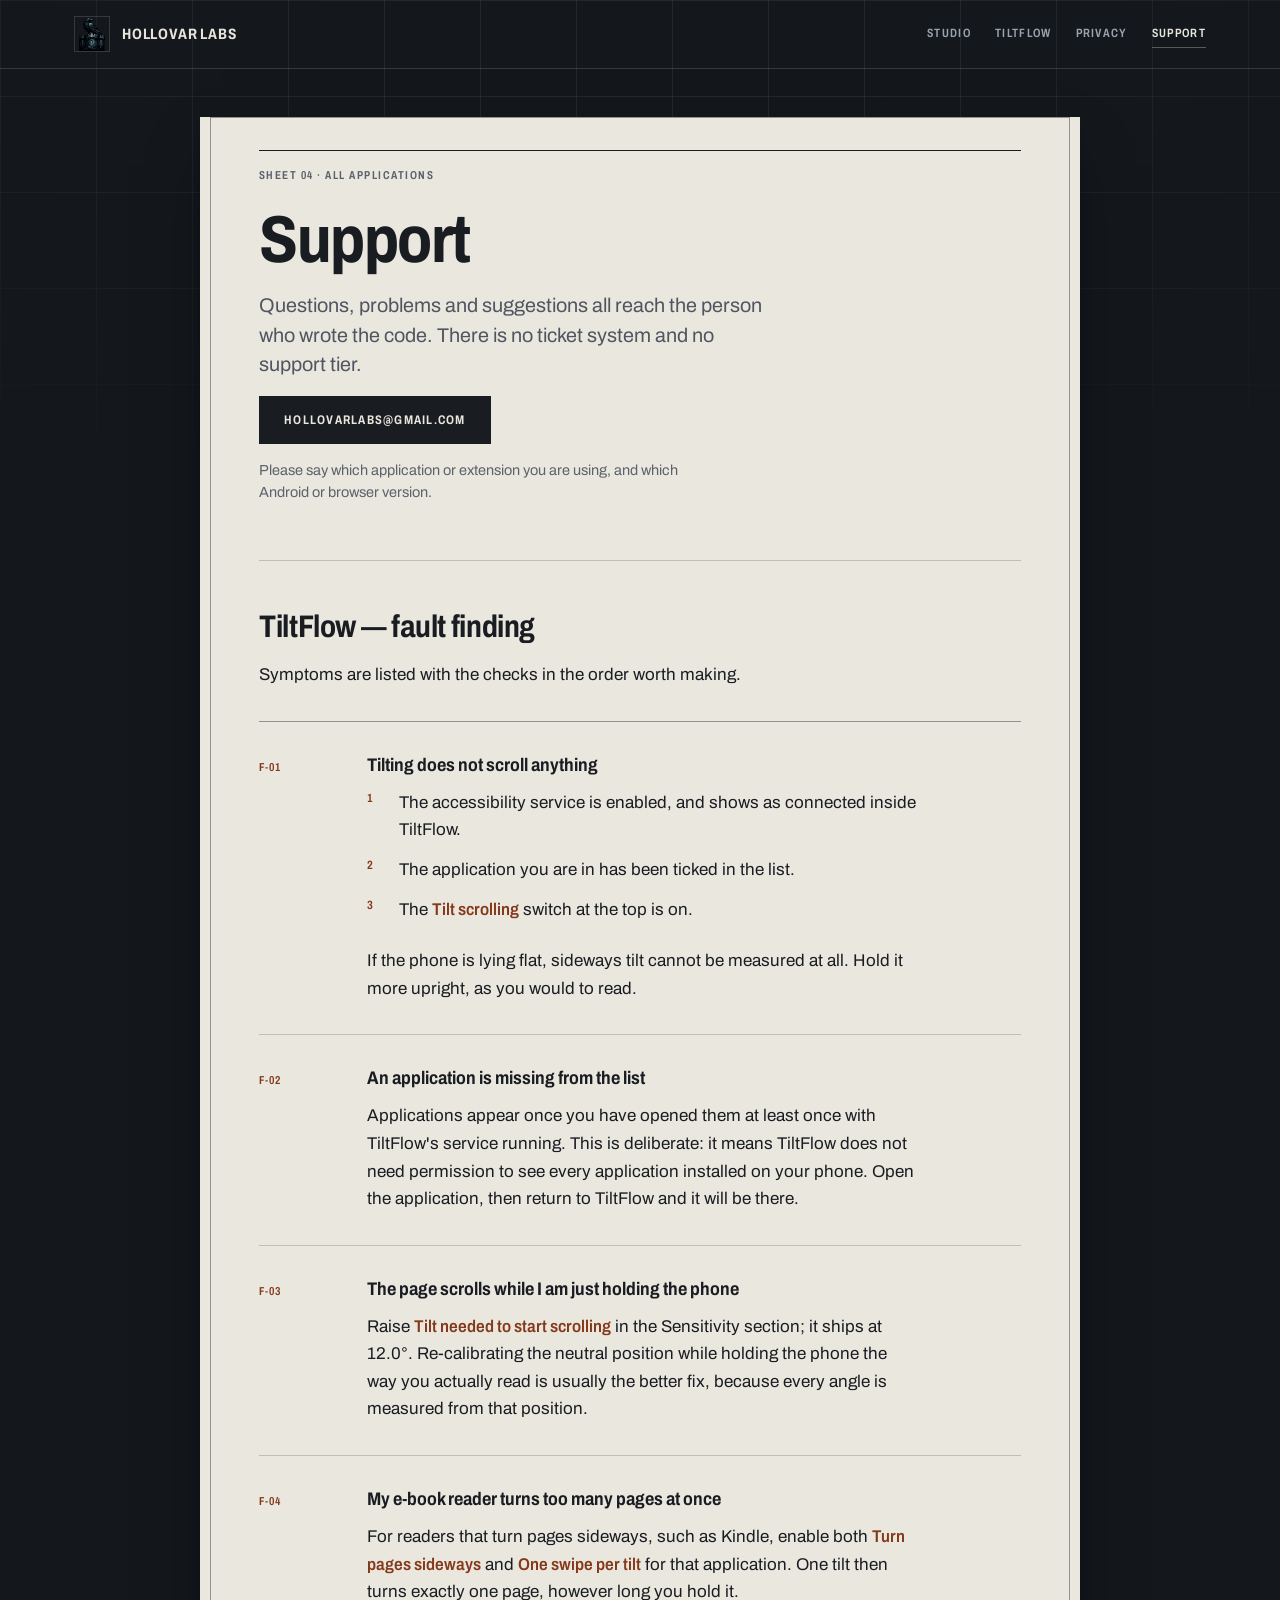
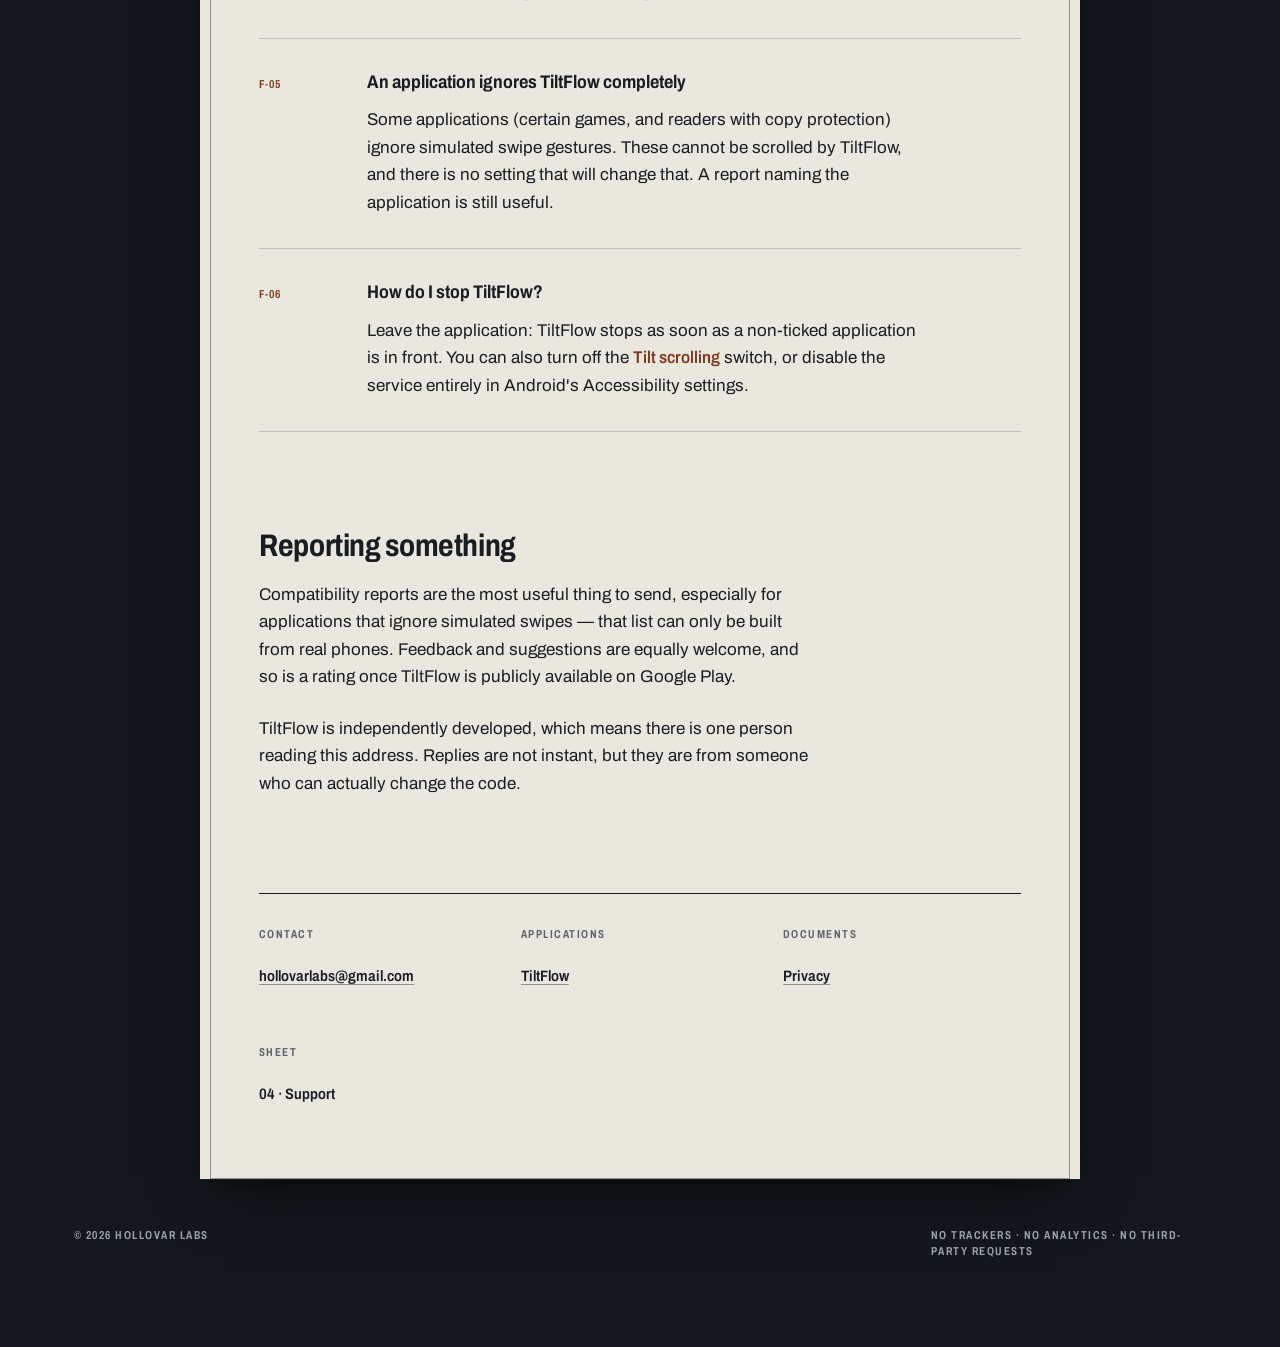
==== commit 44e17a02: "updated pages" ====
--- a/support/index.html
+++ b/support/index.html
@@ -36,7 +36,7 @@
 		<nav class="nav" aria-label="Primary">
 			<a href="/">Studio</a>
 			<a href="/tiltflow/">TiltFlow</a>
-			<a href="/tiltflow/privacy/">Privacy</a>
+			<a href="/privacy/">Privacy</a>
 			<a href="/support/" aria-current="page">Support</a>
 		</nav>
 	</div>
@@ -54,8 +54,8 @@
 		<div class="actions">
 			<a class="btn" href="mailto:hollovarlabs@gmail.com">hollovarlabs@gmail.com</a>
 		</div>
-		<p class="small" style="margin-top:var(--sp-4)">Please say which application and which
-		Android version you are using.</p>
+		<p class="small" style="margin-top:var(--sp-4)">Please say which application or extension
+		you are using, and which Android or browser version.</p>
 	</div>
 
 	<div class="prose">
@@ -158,7 +158,7 @@
 		</div>
 		<div class="colophon__cell">
 			<p class="note">Documents</p>
-			<p class="colophon__value"><a href="/tiltflow/privacy/">TiltFlow privacy policy</a></p>
+			<p class="colophon__value"><a href="/privacy/">Privacy</a></p>
 		</div>
 		<div class="colophon__cell">
 			<p class="note">Sheet</p>
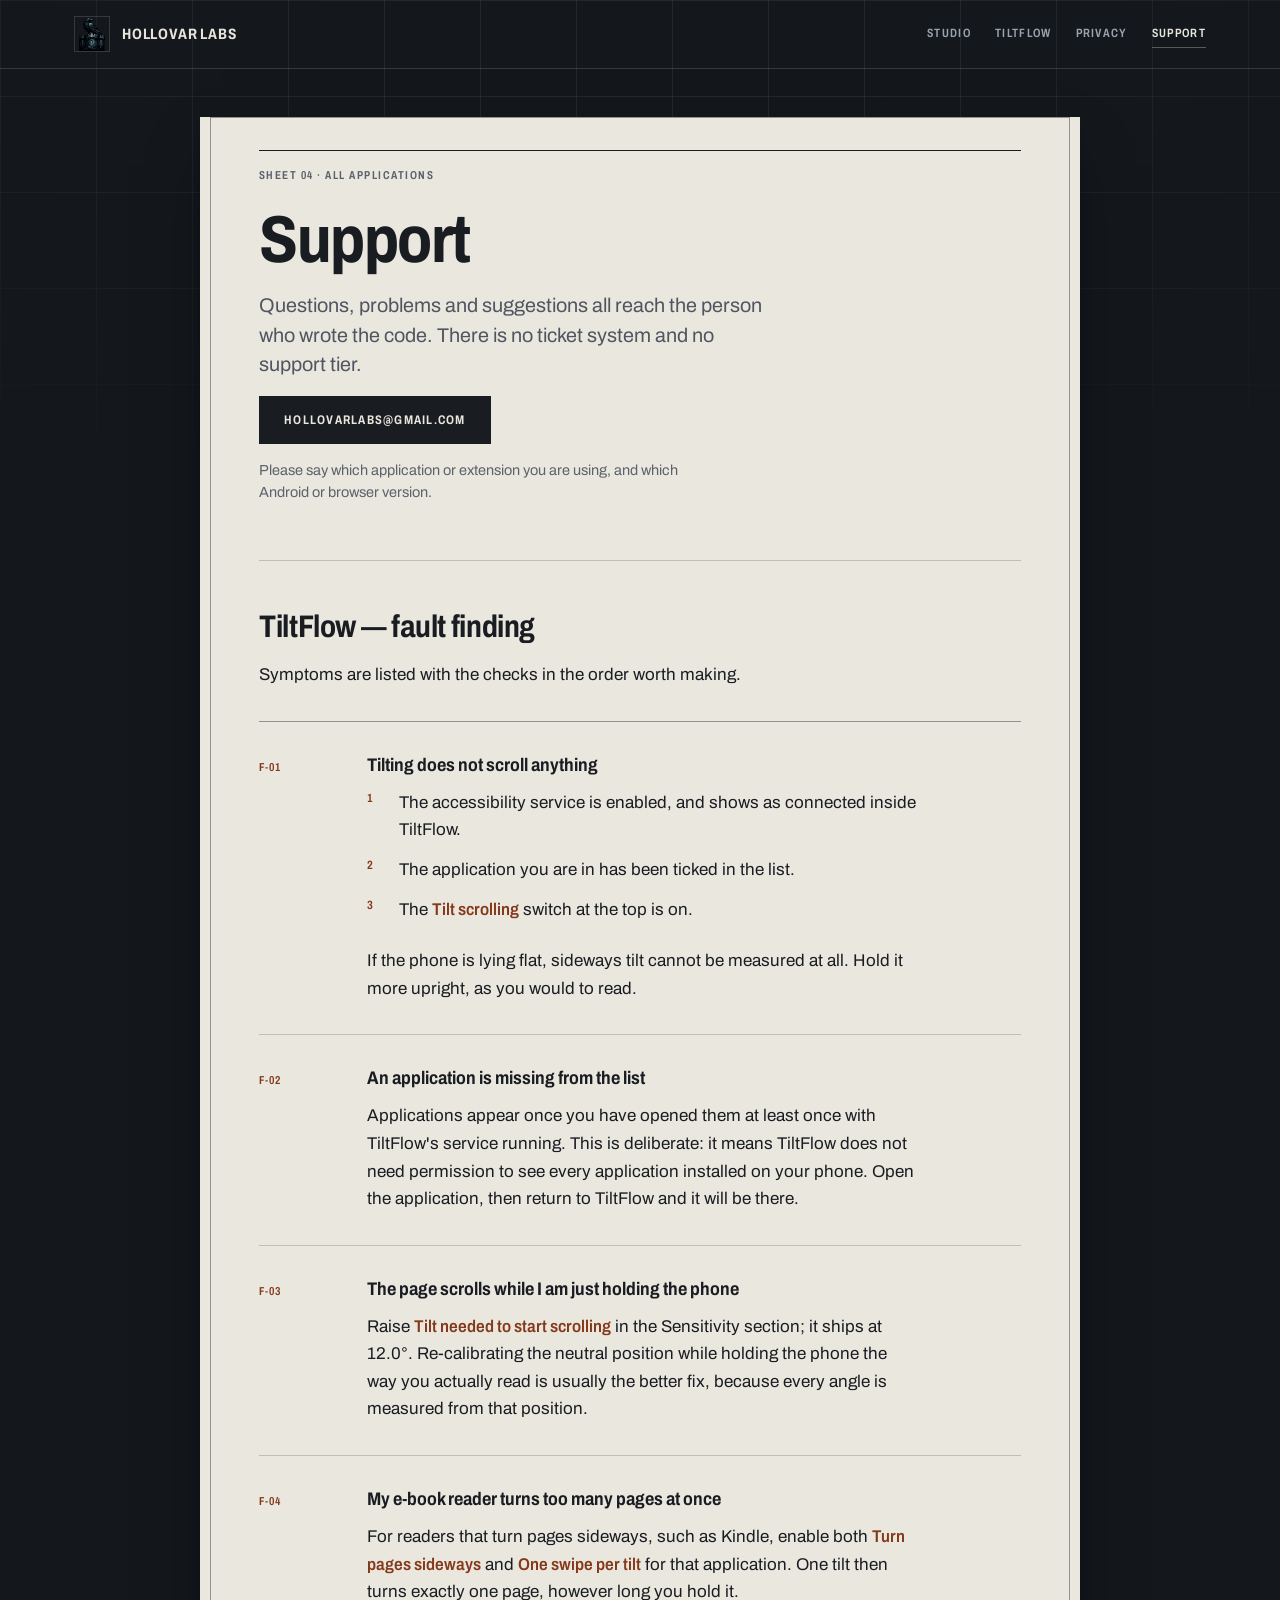
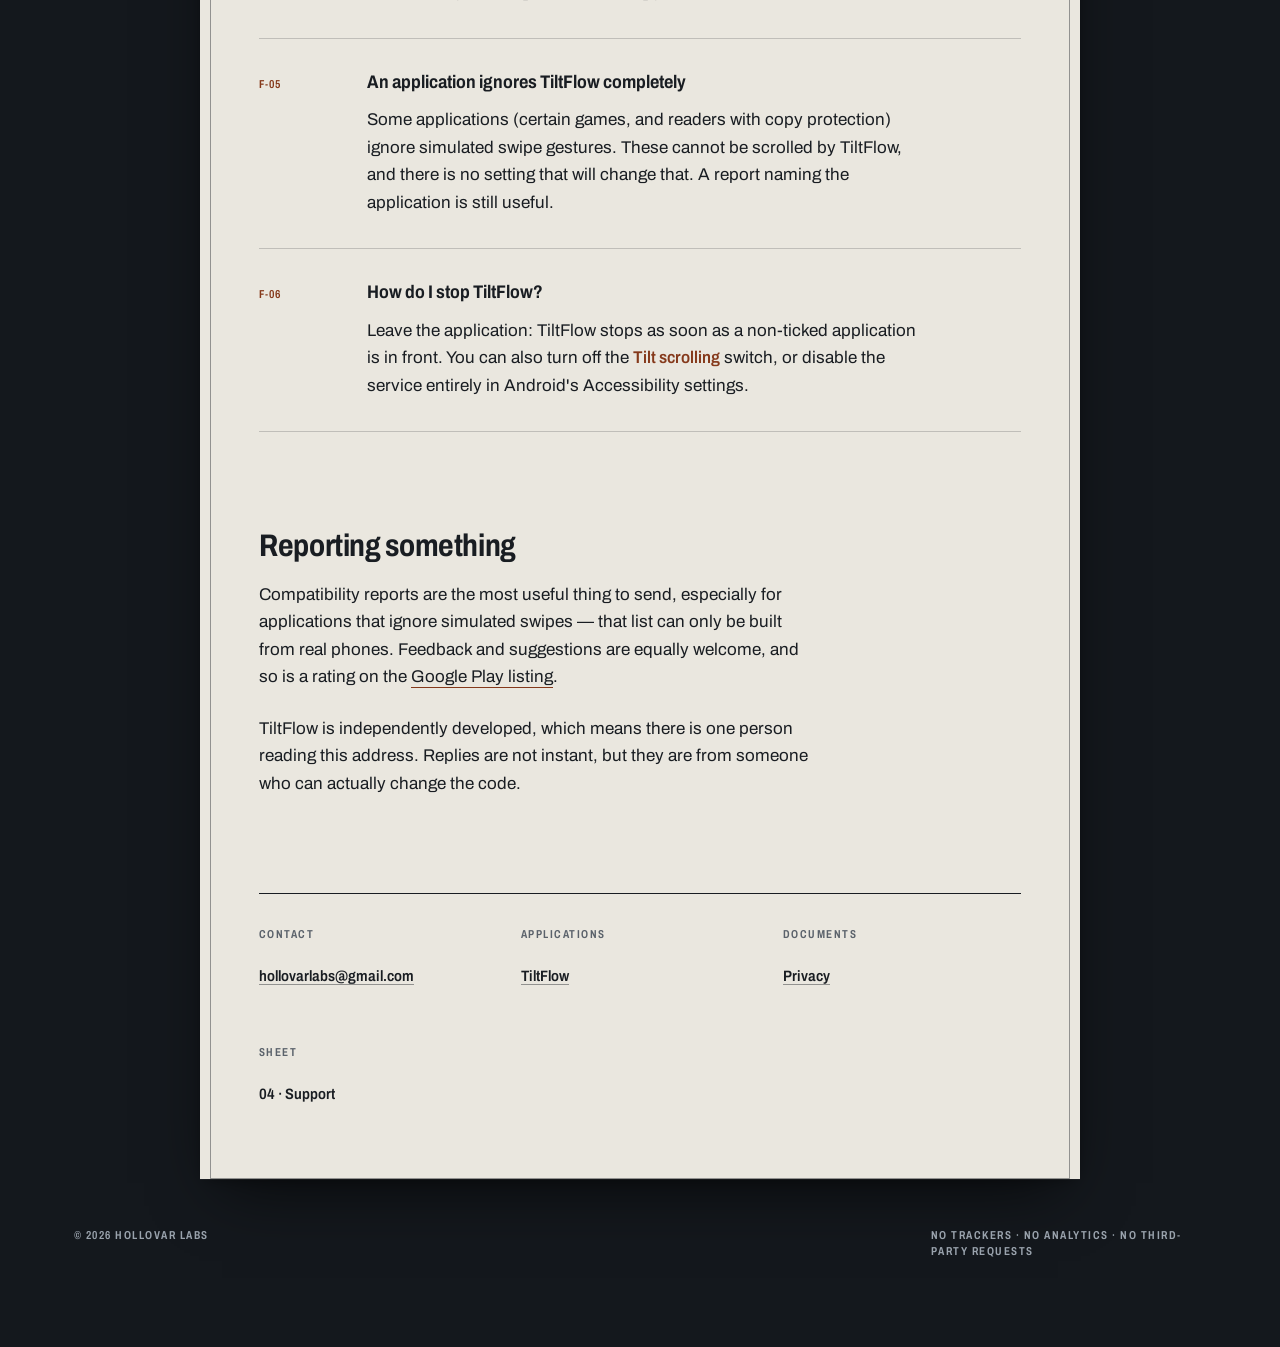
==== commit 1b52550e: "updated" ====
--- a/support/index.html
+++ b/support/index.html
@@ -139,8 +139,9 @@
 
 		<p>Compatibility reports are the most useful thing to send, especially for applications
 		that ignore simulated swipes — that list can only be built from real phones. Feedback
-		and suggestions are equally welcome, and so is a rating once TiltFlow is publicly
-		available on Google Play.</p>
+		and suggestions are equally welcome, and so is a rating on the
+		<a href="https://play.google.com/store/apps/details?id=com.hollovar.tiltflow"
+		rel="noopener">Google Play listing</a>.</p>
 
 		<p>TiltFlow is independently developed, which means there is one person reading this
 		address. Replies are not instant, but they are from someone who can actually change the
--- a/assets/style.css
+++ b/assets/style.css
@@ -173,6 +173,24 @@
 ::selection {
 	background: var(--oxide);
 	color: var(--sheet);
+}
+
+/*
+	Off-screen for the eye, present for a screen reader. The tilt drawing's readout is
+	an SVG <text>, which assistive technology never sees change; a .vh live region beside
+	it carries the same measurement in words.
+*/
+.vh {
+	position: absolute;
+	width: 1px;
+	height: 1px;
+	margin: -1px;
+	padding: 0;
+	overflow: hidden;
+	clip: rect(0 0 0 0);
+	clip-path: inset(50%);
+	white-space: nowrap;
+	border: 0;
 }
 
 .skip {
@@ -483,8 +501,9 @@
 }
 
 /*
-	Not a button: TiltFlow is in review and has no reachable listing. A disabled control
-	that looks pressable is a lie, so the pending state is drawn as a stamp instead.
+	Pending state, currently unused: TiltFlow is live and carries a real link button.
+	Kept for the next application while it is in review — a disabled control that looks
+	pressable is a lie, so a pending state is drawn as a stamp instead of a dead button.
 */
 .stamp {
 	display: inline-flex;
@@ -620,6 +639,39 @@
 	border-bottom-color: var(--oxide);
 }
 
+/*
+	A button stays a button inside prose. `.prose a` is the more specific selector, so
+	without this it repaints the label in ink on an ink fill and hangs an oxide underline
+	off the bottom edge.
+*/
+.prose .actions {
+	margin: var(--sp-6) 0;
+}
+
+.prose a.btn {
+	color: var(--sheet);
+	border: 1px solid var(--ink);
+	padding: 13px var(--sp-5);
+}
+
+.prose a.btn:hover {
+	background: var(--oxide);
+	border-color: var(--oxide);
+	color: #fff;
+}
+
+.prose a.btn--ghost {
+	background: transparent;
+	color: var(--ink);
+	border-color: var(--rule-strong);
+}
+
+.prose a.btn--ghost:hover {
+	background: transparent;
+	color: var(--oxide);
+	border-color: var(--oxide);
+}
+
 strong,
 .key-point {
 	font-weight: 660;
@@ -1235,14 +1287,10 @@
 	}
 
 	/*
-		On a phone the name comes first: a visitor needs to know what this is before the
-		drawing earns their attention. On desktop they sit side by side and both are read.
+		The name comes first in the DOM everywhere, so reading and focus order both reach it
+		before the drawing. On desktop the grid sets them side by side; here the drawing
+		simply falls beneath the block that names it.
 	*/
-	.titleblock {
-		grid-column: 1;
-		grid-row: 1;
-	}
-
 	.plate__figure {
 		grid-column: 1;
 		grid-row: 2;
